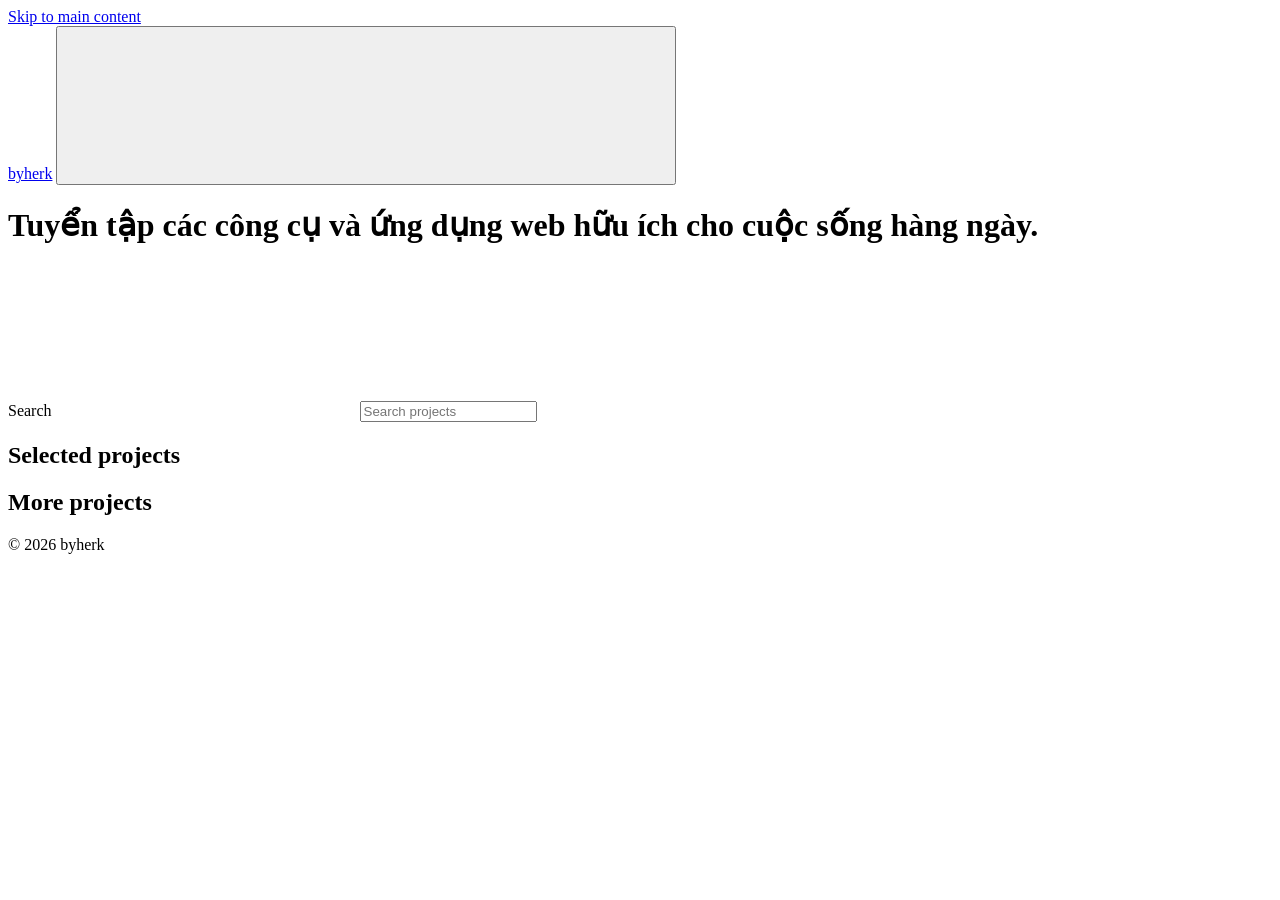
==== index.html @ f810bdec "Add files via upload" ====
<!doctype html>
<html lang="en">
	<head>
		<meta charset="utf-8" />
		<meta name="viewport" content="width=device-width, initial-scale=1" />
		<title>Projects · byherk</title>
		<meta name="description" content="Công cụ nhỏ và ứng dụng web cho việc hằng ngày." />

		<!-- Áp chế độ Sáng/Tối trước khi vẽ trang để không nháy. Dùng chung khóa với Starlight trên byherk.com. -->
		<script>
			(function () {
				var saved = null;
				try {
					saved = localStorage.getItem('starlight-theme');
				} catch (e) {}
				var theme =
					saved === 'light' || saved === 'dark'
						? saved
						: matchMedia('(prefers-color-scheme: light)').matches
							? 'light'
							: 'dark';
				document.documentElement.dataset.theme = theme;
			})();
		</script>

		<link rel="preconnect" href="https://fonts.googleapis.com" />
		<link rel="preconnect" href="https://fonts.gstatic.com" crossorigin />
		<link
			rel="stylesheet"
			href="https://fonts.googleapis.com/css2?family=Be+Vietnam+Pro:wght@400;600;700&family=Noto+Serif:wght@600&display=swap"
		/>
		<link rel="stylesheet" href="assets/css/tokens.css" />
		<link rel="stylesheet" href="assets/css/style.css" />
		<script src="assets/js/app.js" defer></script>
	</head>
	<body>
		<a class="skip-link" href="#main">Skip to main content</a>

		<header class="site-header">
			<div class="wrap">
				<a class="logo" href="https://byherk.com/">byherk</a>
				<button class="icon-button theme-toggle" type="button" aria-label="Switch to dark theme" title="Dark theme">
					<svg class="icon when-light" aria-hidden="true"><use href="assets/icons.svg#moon" /></svg>
					<svg class="icon when-dark" aria-hidden="true"><use href="assets/icons.svg#sun" /></svg>
				</button>
			</div>
		</header>

		<main id="main" class="wrap">
			<h1 class="intro" lang="vi">Tuyển tập các công cụ và ứng dụng web hữu ích cho cuộc sống hàng ngày.</h1>

			<div class="controls">
				<div class="search" role="search">
					<label class="sr-only" for="search">Search</label>
					<svg class="icon" aria-hidden="true"><use href="assets/icons.svg#magnifying-glass" /></svg>
					<input id="search" type="search" placeholder="Search projects" autocomplete="off" />
					<button class="icon-button clear" type="button" aria-label="Clear" title="Clear" hidden>
						<svg class="icon" aria-hidden="true"><use href="assets/icons.svg#x" /></svg>
					</button>
				</div>
				<ul class="filters" aria-label="Categories"></ul>
			</div>

			<section class="section" id="selected" aria-labelledby="selected-title">
				<h2 class="section-title" id="selected-title">Selected projects</h2>
				<ul class="grid"></ul>
			</section>

			<section class="section" id="all" aria-labelledby="all-title">
				<h2 class="section-title" id="all-title">More projects</h2>
				<ul class="grid"></ul>
			</section>

			<div class="empty" id="empty" role="status" hidden>
				<p></p>
				<button class="text-button" type="button">Show all</button>
			</div>

			<noscript><p>Turn on JavaScript to see the projects.</p></noscript>
		</main>

		<footer class="site-footer">
			<div class="wrap">© 2026 byherk</div>
		</footer>

		<template id="card-template">
			<li>
				<article class="card" lang="vi">
					<div class="card-top">
						<span class="card-icon"><svg class="icon" aria-hidden="true"><use /></svg></span>
						<span class="card-category"></span>
					</div>
					<h3 class="card-title"></h3>
					<p class="card-description"></p>
					<span class="card-status" lang="en">Coming soon</span>
				</article>
			</li>
		</template>
	</body>
</html>
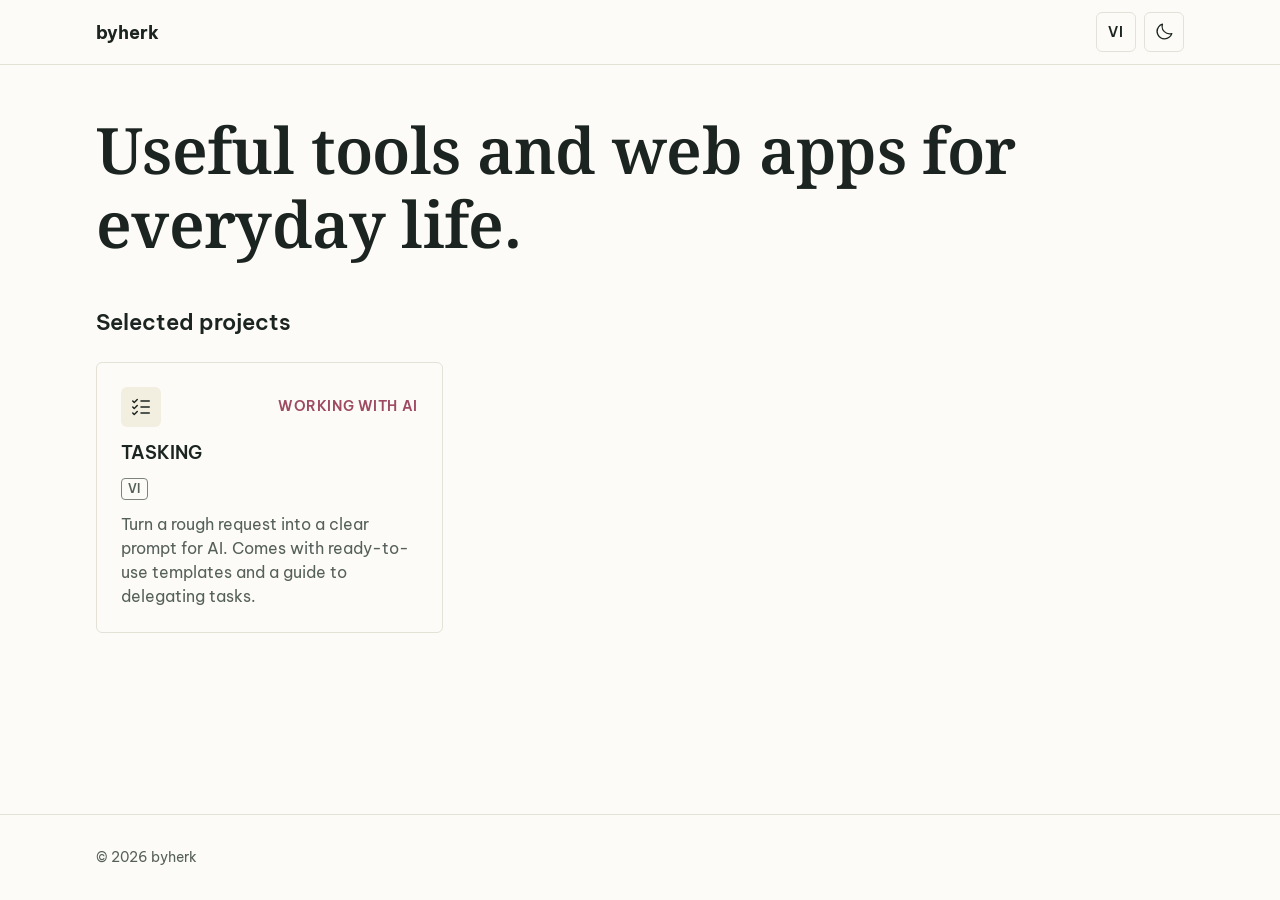
==== commit 41066caf: "feat: VI/EN interface with language toggle" ====
--- a/index.html
+++ b/index.html
@@ -1,9 +1,9 @@
 <!doctype html>
-<html lang="en">
+<html lang="vi">
 	<head>
 		<meta charset="utf-8" />
 		<meta name="viewport" content="width=device-width, initial-scale=1" />
-		<title>Projects · byherk</title>
+		<title>Dự án · byherk</title>
 		<meta name="description" content="Công cụ nhỏ và ứng dụng web cho việc hằng ngày." />
 
 		<!-- Áp chế độ Sáng/Tối trước khi vẽ trang để không nháy. Dùng chung khóa với Starlight trên byherk.com. -->
@@ -23,6 +23,34 @@
 			})();
 		</script>
 
+		<!-- Chọn ngôn ngữ trước khi vẽ trang: ?lang=vi|en, rồi lựa chọn đã lưu, rồi ngôn ngữ trình duyệt. app.js đọc lại từ html lang. -->
+		<script>
+			(function () {
+				var lang = null;
+				try {
+					var fromUrl = new URLSearchParams(location.search).get('lang');
+					if (fromUrl === 'vi' || fromUrl === 'en') lang = fromUrl;
+				} catch (e) {}
+				if (!lang) {
+					try {
+						var saved = localStorage.getItem('byherk-lang');
+						if (saved === 'vi' || saved === 'en') lang = saved;
+					} catch (e) {}
+				}
+				if (!lang) {
+					var prefs = navigator.languages && navigator.languages.length ? navigator.languages : [navigator.language || ''];
+					lang = 'en';
+					for (var i = 0; i < prefs.length; i++) {
+						if (/^vi/i.test(prefs[i])) {
+							lang = 'vi';
+							break;
+						}
+					}
+				}
+				document.documentElement.lang = lang;
+			})();
+		</script>
+
 		<link rel="preconnect" href="https://fonts.googleapis.com" />
 		<link rel="preconnect" href="https://fonts.gstatic.com" crossorigin />
 		<link
@@ -34,49 +62,60 @@
 		<script src="assets/js/app.js" defer></script>
 	</head>
 	<body>
-		<a class="skip-link" href="#main">Skip to main content</a>
+		<a class="skip-link" href="#main" data-i18n="skipLink">Chuyển đến nội dung chính</a>
 
 		<header class="site-header">
 			<div class="wrap">
 				<a class="logo" href="https://byherk.com/">byherk</a>
-				<button class="icon-button theme-toggle" type="button" aria-label="Switch to dark theme" title="Dark theme">
-					<svg class="icon when-light" aria-hidden="true"><use href="assets/icons.svg#moon" /></svg>
-					<svg class="icon when-dark" aria-hidden="true"><use href="assets/icons.svg#sun" /></svg>
-				</button>
+				<div class="header-actions">
+					<button class="icon-button lang-toggle" type="button" lang="en" aria-label="English" title="English">EN</button>
+					<button class="icon-button theme-toggle" type="button" aria-label="Chuyển sang chế độ Tối" title="Chế độ Tối">
+						<svg class="icon when-light" aria-hidden="true"><use href="assets/icons.svg#moon" /></svg>
+						<svg class="icon when-dark" aria-hidden="true"><use href="assets/icons.svg#sun" /></svg>
+					</button>
+				</div>
 			</div>
 		</header>
 
 		<main id="main" class="wrap">
-			<h1 class="intro" lang="vi">Tuyển tập các công cụ và ứng dụng web hữu ích cho cuộc sống hàng ngày.</h1>
+			<h1 class="intro" data-i18n="intro">Tuyển tập các công cụ và ứng dụng web hữu ích cho cuộc sống hàng ngày.</h1>
 
 			<div class="controls">
 				<div class="search" role="search">
-					<label class="sr-only" for="search">Search</label>
+					<label class="sr-only" for="search" data-i18n="searchLabel">Tìm kiếm</label>
 					<svg class="icon" aria-hidden="true"><use href="assets/icons.svg#magnifying-glass" /></svg>
-					<input id="search" type="search" placeholder="Search projects" autocomplete="off" />
-					<button class="icon-button clear" type="button" aria-label="Clear" title="Clear" hidden>
+					<input id="search" type="search" placeholder="Tìm dự án" data-i18n-placeholder="searchPlaceholder" autocomplete="off" />
+					<button
+						class="icon-button clear"
+						type="button"
+						aria-label="Xóa"
+						title="Xóa"
+						data-i18n-aria-label="clear"
+						data-i18n-title="clear"
+						hidden
+					>
 						<svg class="icon" aria-hidden="true"><use href="assets/icons.svg#x" /></svg>
 					</button>
 				</div>
-				<ul class="filters" aria-label="Categories"></ul>
+				<ul class="filters" aria-label="Danh mục" data-i18n-aria-label="categories"></ul>
 			</div>
 
 			<section class="section" id="selected" aria-labelledby="selected-title">
-				<h2 class="section-title" id="selected-title">Selected projects</h2>
+				<h2 class="section-title" id="selected-title" data-i18n="selected">Dự án tiêu biểu</h2>
 				<ul class="grid"></ul>
 			</section>
 
 			<section class="section" id="all" aria-labelledby="all-title">
-				<h2 class="section-title" id="all-title">More projects</h2>
+				<h2 class="section-title" id="all-title">Dự án khác</h2>
 				<ul class="grid"></ul>
 			</section>
 
 			<div class="empty" id="empty" role="status" hidden>
 				<p></p>
-				<button class="text-button" type="button">Show all</button>
+				<button class="text-button" type="button" data-i18n="showAll">Xem tất cả</button>
 			</div>
 
-			<noscript><p>Turn on JavaScript to see the projects.</p></noscript>
+			<noscript><p>Bật JavaScript để xem các dự án.</p></noscript>
 		</main>
 
 		<footer class="site-footer">
@@ -85,14 +124,15 @@
 
 		<template id="card-template">
 			<li>
-				<article class="card" lang="vi">
+				<article class="card">
 					<div class="card-top">
 						<span class="card-icon"><svg class="icon" aria-hidden="true"><use /></svg></span>
 						<span class="card-category"></span>
 					</div>
 					<h3 class="card-title"></h3>
+					<div class="card-langs"></div>
 					<p class="card-description"></p>
-					<span class="card-status" lang="en">Coming soon</span>
+					<span class="card-status" data-i18n="comingSoon">Sắp có</span>
 				</article>
 			</li>
 		</template>
--- a/assets/css/tokens.css
+++ b/assets/css/tokens.css
@@ -0,0 +1,80 @@
+/*
+ * Token Dạ Quỳnh: bảng màu, chữ, khoảng cách và chuyển động dùng chung cho các trang byherk.
+ * Chỉ giữ token trang này dùng.
+ */
+
+/* ---- Màu: chế độ Tối (mặc định khi chưa chọn) ---- */
+:root,
+:root[data-theme='dark'] {
+	--bh-color-text: #f2f1ea;
+	--bh-color-text-muted: #a8afa9;
+	--bh-color-bg: #0d1211;
+	--bh-color-secondary: #22201a;
+	--bh-color-primary: #7fc2ae;
+	--bh-color-primary-hover: #a3d6c6;
+	--bh-color-accent: #dc8ea4;
+	--bh-color-border: #2a302d;
+	--bh-color-border-strong: #6b746e;
+	color-scheme: dark;
+}
+
+/* ---- Màu: chế độ Sáng ---- */
+:root[data-theme='light'] {
+	--bh-color-text: #1b2420;
+	--bh-color-text-muted: #56605a;
+	--bh-color-bg: #fcfbf7;
+	--bh-color-secondary: #f3efe0;
+	--bh-color-primary: #2e6a5c;
+	--bh-color-primary-hover: #235347;
+	--bh-color-accent: #9e4a63;
+	--bh-color-border: #e4e1d6;
+	--bh-color-border-strong: #7d847d;
+	color-scheme: light;
+}
+
+/* ---- Không phụ thuộc chế độ màu ---- */
+:root {
+	--bh-font-sans: 'Be Vietnam Pro', system-ui, -apple-system, 'Segoe UI', Roboto, sans-serif;
+	--bh-font-serif: 'Noto Serif', ui-serif, Georgia, serif;
+
+	--bh-text-display: clamp(2.25rem, 1.6rem + 3.2vw, 4rem);
+	--bh-text-h3: 1.375rem;
+	--bh-text-h4: 1.125rem;
+	--bh-text-small: 1rem;
+	--bh-text-caption: 0.875rem;
+	--bh-text-badge: 0.75rem;
+
+	--bh-leading-display: 1.15;
+	--bh-leading-h3: 1.35;
+	--bh-leading-ui: 1.5;
+	--bh-tracking-tight: -0.01em;
+	--bh-tracking-label: 0.04em;
+
+	/* Thang khoảng cách: 4 · 8 · 12 · 16 · 24 · 32 · 48 · 64 · 96 px */
+	--bh-space-1: 0.25rem;
+	--bh-space-2: 0.5rem;
+	--bh-space-3: 0.75rem;
+	--bh-space-4: 1rem;
+	--bh-space-5: 1.5rem;
+	--bh-space-6: 2rem;
+	--bh-space-7: 3rem;
+	--bh-space-8: 4rem;
+	--bh-space-9: 6rem;
+
+	--bh-measure: 68ch;
+	--bh-radius: 6px;
+	--bh-radius-badge: 4px;
+	--bh-badge-pad: 1px 6px;
+	--bh-target-touch: 44px;
+	--bh-target-desktop: 40px;
+	--bh-underline-offset: 3px;
+	--bh-border-width: 1px;
+	--bh-rule-width: 2px;
+	--bh-focus-offset: 2px;
+
+	--bh-dur-fast: 150ms;
+	--bh-dur-base: 300ms;
+	--bh-dur-enter: 500ms;
+	--bh-dur-stagger: 60ms;
+	--bh-ease-out: cubic-bezier(0.22, 1, 0.36, 1);
+}
--- a/assets/css/style.css
+++ b/assets/css/style.css
@@ -0,0 +1,469 @@
+/* Kiểu trang Projects. Mọi giá trị lấy từ tokens.css; riêng --page-max là độ rộng khung trang. */
+
+:root {
+	--page-max: 72rem;
+}
+
+*,
+*::before,
+*::after {
+	box-sizing: border-box;
+}
+
+body {
+	margin: 0;
+	min-height: 100vh;
+	display: flex;
+	flex-direction: column;
+	background: var(--bh-color-bg);
+	color: var(--bh-color-text);
+	font-family: var(--bh-font-sans);
+	font-size: var(--bh-text-small);
+	line-height: var(--bh-leading-ui);
+	transition:
+		background-color var(--bh-dur-base) var(--bh-ease-out),
+		color var(--bh-dur-base) var(--bh-ease-out);
+}
+
+h1,
+h2,
+h3,
+p {
+	margin: 0;
+}
+
+a {
+	color: var(--bh-color-primary);
+}
+
+:focus-visible {
+	outline: var(--bh-rule-width) solid var(--bh-color-primary);
+	outline-offset: var(--bh-focus-offset);
+}
+
+.icon {
+	width: 1.25rem;
+	height: 1.25rem;
+	flex: none;
+}
+
+.sr-only {
+	position: absolute;
+	width: 1px;
+	height: 1px;
+	padding: 0;
+	margin: -1px;
+	overflow: hidden;
+	clip: rect(0, 0, 0, 0);
+	white-space: nowrap;
+	border: 0;
+}
+
+.skip-link {
+	position: absolute;
+	left: var(--bh-space-4);
+	top: var(--bh-space-2);
+	z-index: 10;
+	padding: var(--bh-space-2) var(--bh-space-4);
+	background: var(--bh-color-bg);
+	border: var(--bh-border-width) solid var(--bh-color-border-strong);
+	border-radius: var(--bh-radius);
+	transform: translateY(-200%);
+}
+
+.skip-link:focus {
+	transform: none;
+}
+
+.wrap {
+	width: 100%;
+	max-width: var(--page-max);
+	margin-inline: auto;
+	padding-inline: var(--bh-space-4);
+}
+
+/* ---- Thanh trên ---- */
+.site-header {
+	border-bottom: var(--bh-border-width) solid var(--bh-color-border);
+}
+
+.site-header .wrap {
+	display: flex;
+	align-items: center;
+	justify-content: space-between;
+	min-height: var(--bh-space-8);
+}
+
+.logo {
+	font-weight: 700;
+	font-size: var(--bh-text-h4);
+	color: var(--bh-color-text);
+	text-decoration: none;
+}
+
+.header-actions {
+	display: flex;
+	align-items: center;
+	gap: var(--bh-space-2);
+}
+
+.icon-button {
+	display: inline-grid;
+	place-items: center;
+	width: var(--bh-target-touch);
+	height: var(--bh-target-touch);
+	padding: 0;
+	border: var(--bh-border-width) solid var(--bh-color-border);
+	border-radius: var(--bh-radius);
+	background: none;
+	color: var(--bh-color-text);
+	cursor: pointer;
+	transition: border-color var(--bh-dur-fast) var(--bh-ease-out);
+}
+
+.icon-button:hover {
+	border-color: var(--bh-color-primary);
+}
+
+/* Nút ngôn ngữ: chữ mã ngôn ngữ đích (EN/VI), không icon */
+.lang-toggle {
+	font-family: inherit;
+	font-size: var(--bh-text-caption);
+	font-weight: 600;
+	letter-spacing: var(--bh-tracking-label);
+}
+
+/* Nút Sáng/Tối: hiện mặt trăng ở chế độ Sáng, mặt trời ở chế độ Tối */
+:root[data-theme='light'] .theme-toggle .when-dark,
+:root:not([data-theme='light']) .theme-toggle .when-light {
+	display: none;
+}
+
+/* ---- Nội dung ---- */
+main {
+	flex: 1;
+	padding-block: var(--bh-space-7) var(--bh-space-9);
+}
+
+.intro {
+	max-width: var(--bh-measure);
+	margin-bottom: var(--bh-space-7);
+	font-family: var(--bh-font-serif);
+	font-size: var(--bh-text-display);
+	font-weight: 600;
+	line-height: var(--bh-leading-display);
+	letter-spacing: var(--bh-tracking-tight);
+}
+
+/* ---- Tìm kiếm và lọc ---- */
+.controls {
+	display: flex;
+	flex-direction: column;
+	gap: var(--bh-space-4);
+	margin-bottom: var(--bh-space-7);
+}
+
+.search {
+	position: relative;
+	max-width: var(--bh-measure);
+}
+
+.search .icon {
+	position: absolute;
+	left: var(--bh-space-3);
+	top: 50%;
+	transform: translateY(-50%);
+	color: var(--bh-color-text-muted);
+	pointer-events: none;
+}
+
+.search input {
+	width: 100%;
+	height: var(--bh-target-touch);
+	padding: 0 var(--bh-space-7) 0 calc(var(--bh-space-3) + 1.25rem + var(--bh-space-2));
+	border: var(--bh-border-width) solid var(--bh-color-border-strong);
+	border-radius: var(--bh-radius);
+	background: var(--bh-color-bg);
+	color: var(--bh-color-text);
+	font: inherit;
+}
+
+.search input::placeholder {
+	color: var(--bh-color-text-muted);
+}
+
+.search input::-webkit-search-cancel-button {
+	display: none;
+}
+
+.search input:focus-visible {
+	outline: none;
+	border-color: var(--bh-color-primary);
+	box-shadow: 0 0 0 1px var(--bh-color-primary);
+}
+
+.search .clear {
+	position: absolute;
+	right: 0;
+	top: 0;
+	border-color: transparent;
+	color: var(--bh-color-text-muted);
+}
+
+.search .clear .icon {
+	position: static;
+	transform: none;
+}
+
+.filters {
+	display: flex;
+	flex-wrap: wrap;
+	gap: var(--bh-space-2);
+	margin: 0;
+	padding: 0;
+	list-style: none;
+}
+
+.filters button {
+	min-height: var(--bh-target-touch);
+	padding: 0 var(--bh-space-4);
+	border: var(--bh-border-width) solid var(--bh-color-border);
+	border-radius: var(--bh-radius);
+	background: none;
+	color: var(--bh-color-text-muted);
+	font: inherit;
+	cursor: pointer;
+	transition:
+		border-color var(--bh-dur-fast) var(--bh-ease-out),
+		color var(--bh-dur-fast) var(--bh-ease-out);
+}
+
+.filters button:hover {
+	border-color: var(--bh-color-primary);
+	color: var(--bh-color-text);
+}
+
+.filters button[aria-pressed='true'] {
+	border-color: var(--bh-color-primary);
+	color: var(--bh-color-primary);
+	font-weight: 600;
+}
+
+/* ---- Danh sách dự án ---- */
+.section + .section {
+	margin-top: var(--bh-space-8);
+}
+
+.section-title {
+	margin-bottom: var(--bh-space-5);
+	font-size: var(--bh-text-h3);
+	font-weight: 600;
+	line-height: var(--bh-leading-h3);
+}
+
+.grid {
+	display: grid;
+	grid-template-columns: 1fr;
+	gap: var(--bh-space-5);
+	margin: 0;
+	padding: 0;
+	list-style: none;
+}
+
+.card {
+	position: relative;
+	display: flex;
+	flex-direction: column;
+	gap: var(--bh-space-3);
+	height: 100%;
+	padding: var(--bh-space-5);
+	border: var(--bh-border-width) solid var(--bh-color-border);
+	border-radius: var(--bh-radius);
+	background: var(--bh-color-bg);
+	transition: border-color var(--bh-dur-fast) var(--bh-ease-out);
+}
+
+.card-top {
+	display: flex;
+	align-items: center;
+	justify-content: space-between;
+	gap: var(--bh-space-3);
+}
+
+.card-icon {
+	display: grid;
+	place-items: center;
+	width: var(--bh-target-desktop);
+	height: var(--bh-target-desktop);
+	border-radius: var(--bh-radius);
+	background: var(--bh-color-secondary);
+	color: var(--bh-color-text);
+}
+
+.card-icon .icon {
+	width: 1.5rem;
+	height: 1.5rem;
+}
+
+.card-category {
+	font-size: var(--bh-text-caption);
+	font-weight: 600;
+	letter-spacing: var(--bh-tracking-label);
+	text-transform: uppercase;
+	color: var(--bh-color-accent);
+}
+
+.card-title {
+	font-size: var(--bh-text-h4);
+	font-weight: 600;
+	line-height: var(--bh-leading-ui);
+}
+
+.card-title a {
+	color: var(--bh-color-text);
+	text-decoration: none;
+}
+
+/* Cả thẻ bấm được: vùng bấm của link phủ toàn thẻ */
+.card-title a::after {
+	content: '';
+	position: absolute;
+	inset: 0;
+	border-radius: var(--bh-radius);
+}
+
+/* Nhãn ngôn ngữ của dự án, nằm dưới tiêu đề thẻ. Không nổi lên trên vùng bấm phủ thẻ, để cả thẻ vẫn bấm được (Sổ tay 5.3). */
+.card-langs {
+	display: flex;
+	flex-wrap: wrap;
+	gap: var(--bh-space-2);
+}
+
+.card-lang {
+	padding: var(--bh-badge-pad);
+	border: var(--bh-border-width) solid var(--bh-color-border-strong);
+	border-radius: var(--bh-radius-badge);
+	font-size: var(--bh-text-badge);
+	font-weight: 600;
+	letter-spacing: var(--bh-tracking-label);
+	color: var(--bh-color-text-muted);
+	text-decoration: none;
+}
+
+.card-description {
+	color: var(--bh-color-text-muted);
+}
+
+.card-status {
+	align-self: flex-start;
+	margin-top: auto;
+	padding: 0 var(--bh-space-2);
+	border: var(--bh-border-width) dashed var(--bh-color-border-strong);
+	border-radius: var(--bh-radius-badge);
+	font-size: var(--bh-text-caption);
+	color: var(--bh-color-text-muted);
+}
+
+.card.is-link:hover,
+.card.is-link:focus-within {
+	border-color: var(--bh-color-primary);
+}
+
+.card.is-link:hover .card-title a,
+.card.is-link:focus-within .card-title a {
+	text-decoration: underline;
+	text-underline-offset: var(--bh-underline-offset);
+}
+
+.card.is-link .card-title a:focus-visible {
+	outline: none;
+}
+
+.card.is-link:has(a:focus-visible) {
+	outline: var(--bh-rule-width) solid var(--bh-color-primary);
+	outline-offset: var(--bh-focus-offset);
+}
+
+/* Hiện lần lượt ở lần tải đầu: tối đa 6 thẻ, thẻ thứ 7 trở đi hiện cùng lúc */
+.grid.is-entering .card {
+	animation: card-enter var(--bh-dur-enter) var(--bh-ease-out) both;
+	animation-delay: calc(min(var(--i, 0), 5) * var(--bh-dur-stagger));
+}
+
+@keyframes card-enter {
+	from {
+		opacity: 0;
+		transform: translateY(var(--bh-space-2));
+	}
+}
+
+/* ---- Không có kết quả ---- */
+.empty {
+	max-width: var(--bh-measure);
+	padding: var(--bh-space-6) 0;
+	color: var(--bh-color-text-muted);
+}
+
+.text-button {
+	margin-top: var(--bh-space-3);
+	padding: 0;
+	border: 0;
+	background: none;
+	color: var(--bh-color-primary);
+	font: inherit;
+	text-decoration: underline;
+	text-underline-offset: var(--bh-underline-offset);
+	cursor: pointer;
+}
+
+.text-button:hover {
+	color: var(--bh-color-primary-hover);
+}
+
+/* ---- Chân trang ---- */
+.site-footer {
+	border-top: var(--bh-border-width) solid var(--bh-color-border);
+	padding-block: var(--bh-space-6);
+	font-size: var(--bh-text-caption);
+	color: var(--bh-color-text-muted);
+}
+
+[hidden] {
+	display: none !important;
+}
+
+@media (min-width: 50rem) {
+	.wrap {
+		padding-inline: var(--bh-space-6);
+	}
+
+	.icon-button {
+		width: var(--bh-target-desktop);
+		height: var(--bh-target-desktop);
+	}
+
+	.search input,
+	.filters button {
+		height: var(--bh-target-desktop);
+		min-height: var(--bh-target-desktop);
+	}
+
+	.grid {
+		grid-template-columns: repeat(2, 1fr);
+	}
+}
+
+@media (min-width: 72rem) {
+	.grid {
+		grid-template-columns: repeat(3, 1fr);
+	}
+}
+
+@media (prefers-reduced-motion: reduce) {
+	*,
+	*::before,
+	*::after {
+		animation: none !important;
+		transition: none !important;
+	}
+}
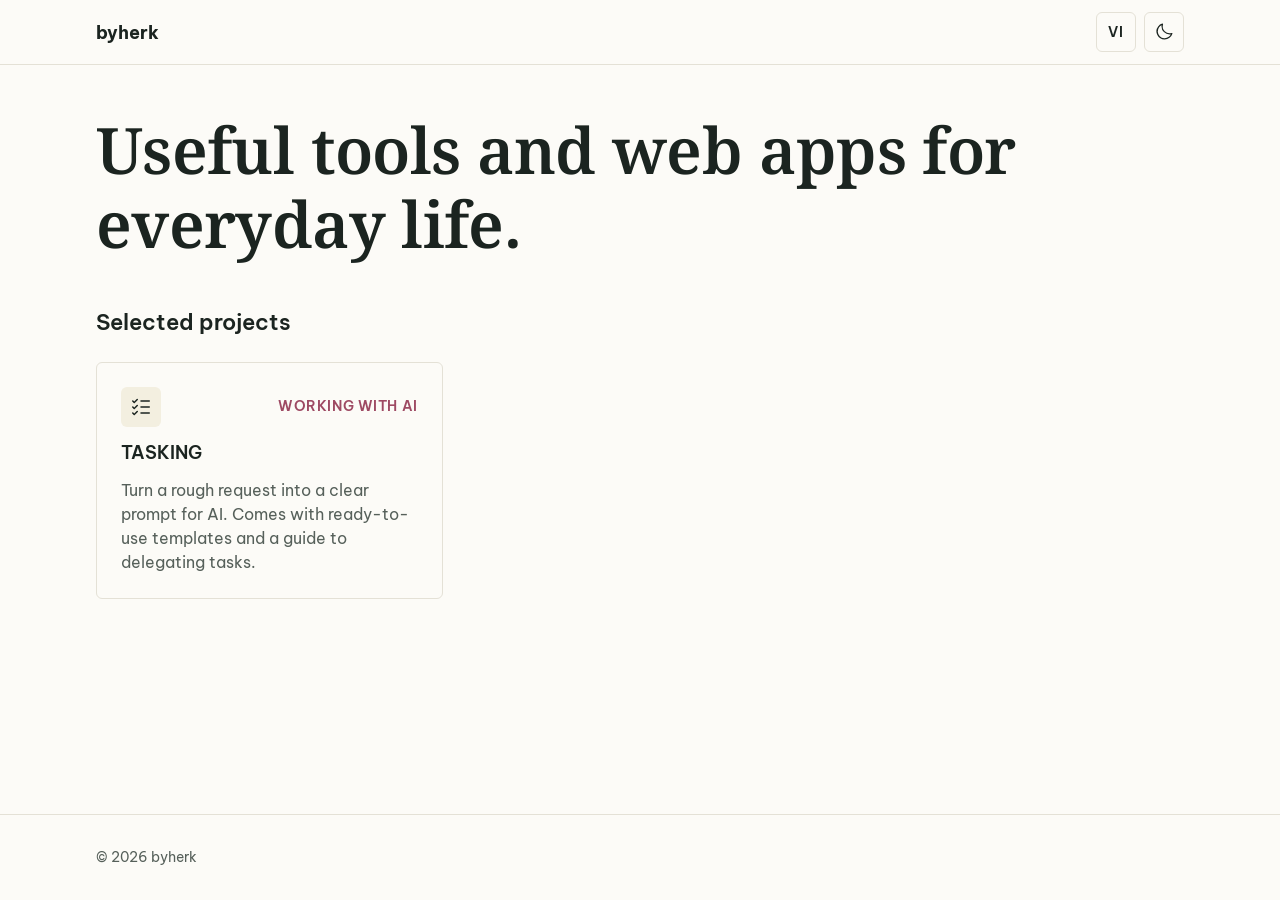
==== commit 0daf52cb: "feat: VI/EN TASKING, per-language catalog, Instructions v1.4.1" ====
--- a/index.html
+++ b/index.html
@@ -130,7 +130,6 @@
 						<span class="card-category"></span>
 					</div>
 					<h3 class="card-title"></h3>
-					<div class="card-langs"></div>
 					<p class="card-description"></p>
 					<span class="card-status" data-i18n="comingSoon">Sắp có</span>
 				</article>
--- a/assets/css/tokens.css
+++ b/assets/css/tokens.css
@@ -42,7 +42,6 @@
 	--bh-text-h4: 1.125rem;
 	--bh-text-small: 1rem;
 	--bh-text-caption: 0.875rem;
-	--bh-text-badge: 0.75rem;
 
 	--bh-leading-display: 1.15;
 	--bh-leading-h3: 1.35;
@@ -64,7 +63,6 @@
 	--bh-measure: 68ch;
 	--bh-radius: 6px;
 	--bh-radius-badge: 4px;
-	--bh-badge-pad: 1px 6px;
 	--bh-target-touch: 44px;
 	--bh-target-desktop: 40px;
 	--bh-underline-offset: 3px;
--- a/assets/css/style.css
+++ b/assets/css/style.css
@@ -332,24 +332,6 @@
 	border-radius: var(--bh-radius);
 }
 
-/* Nhãn ngôn ngữ của dự án, nằm dưới tiêu đề thẻ. Không nổi lên trên vùng bấm phủ thẻ, để cả thẻ vẫn bấm được (Sổ tay 5.3). */
-.card-langs {
-	display: flex;
-	flex-wrap: wrap;
-	gap: var(--bh-space-2);
-}
-
-.card-lang {
-	padding: var(--bh-badge-pad);
-	border: var(--bh-border-width) solid var(--bh-color-border-strong);
-	border-radius: var(--bh-radius-badge);
-	font-size: var(--bh-text-badge);
-	font-weight: 600;
-	letter-spacing: var(--bh-tracking-label);
-	color: var(--bh-color-text-muted);
-	text-decoration: none;
-}
-
 .card-description {
 	color: var(--bh-color-text-muted);
 }
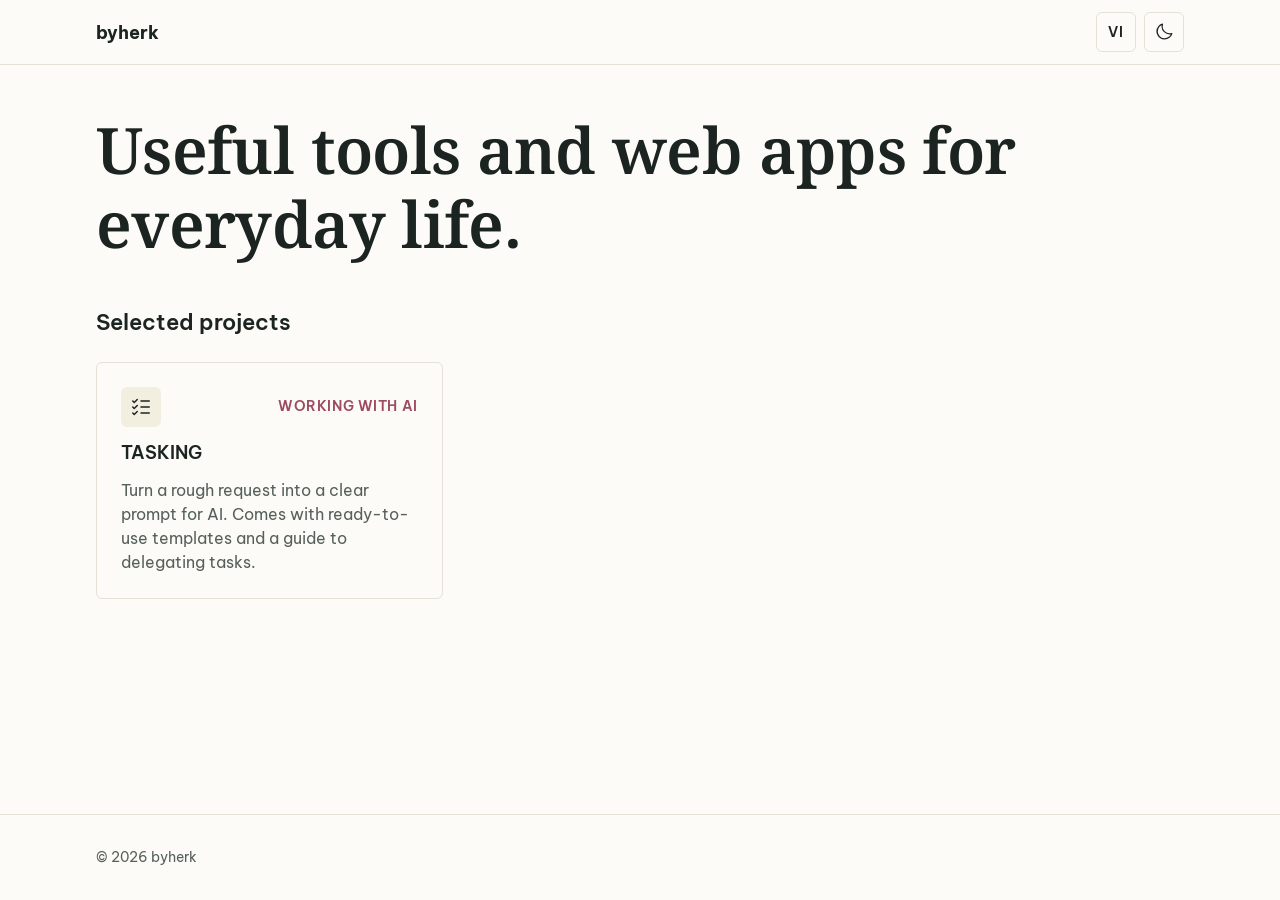
==== commit e8edf74a: "feat: add three English learning pages (verbs, prepositions, Latin & Greek roots)" ====
--- a/index.html
+++ b/index.html
@@ -4,7 +4,7 @@
 		<meta charset="utf-8" />
 		<meta name="viewport" content="width=device-width, initial-scale=1" />
 		<title>Dự án · byherk</title>
-		<meta name="description" content="Công cụ nhỏ và ứng dụng web cho việc hằng ngày." />
+		<meta name="description" content="Công cụ nhỏ và ứng dụng web cho việc hằng ngày, gồm cả các trang học tiếng Anh." />
 
 		<!-- Áp chế độ Sáng/Tối trước khi vẽ trang để không nháy. Dùng chung khóa với Starlight trên byherk.com. -->
 		<script>
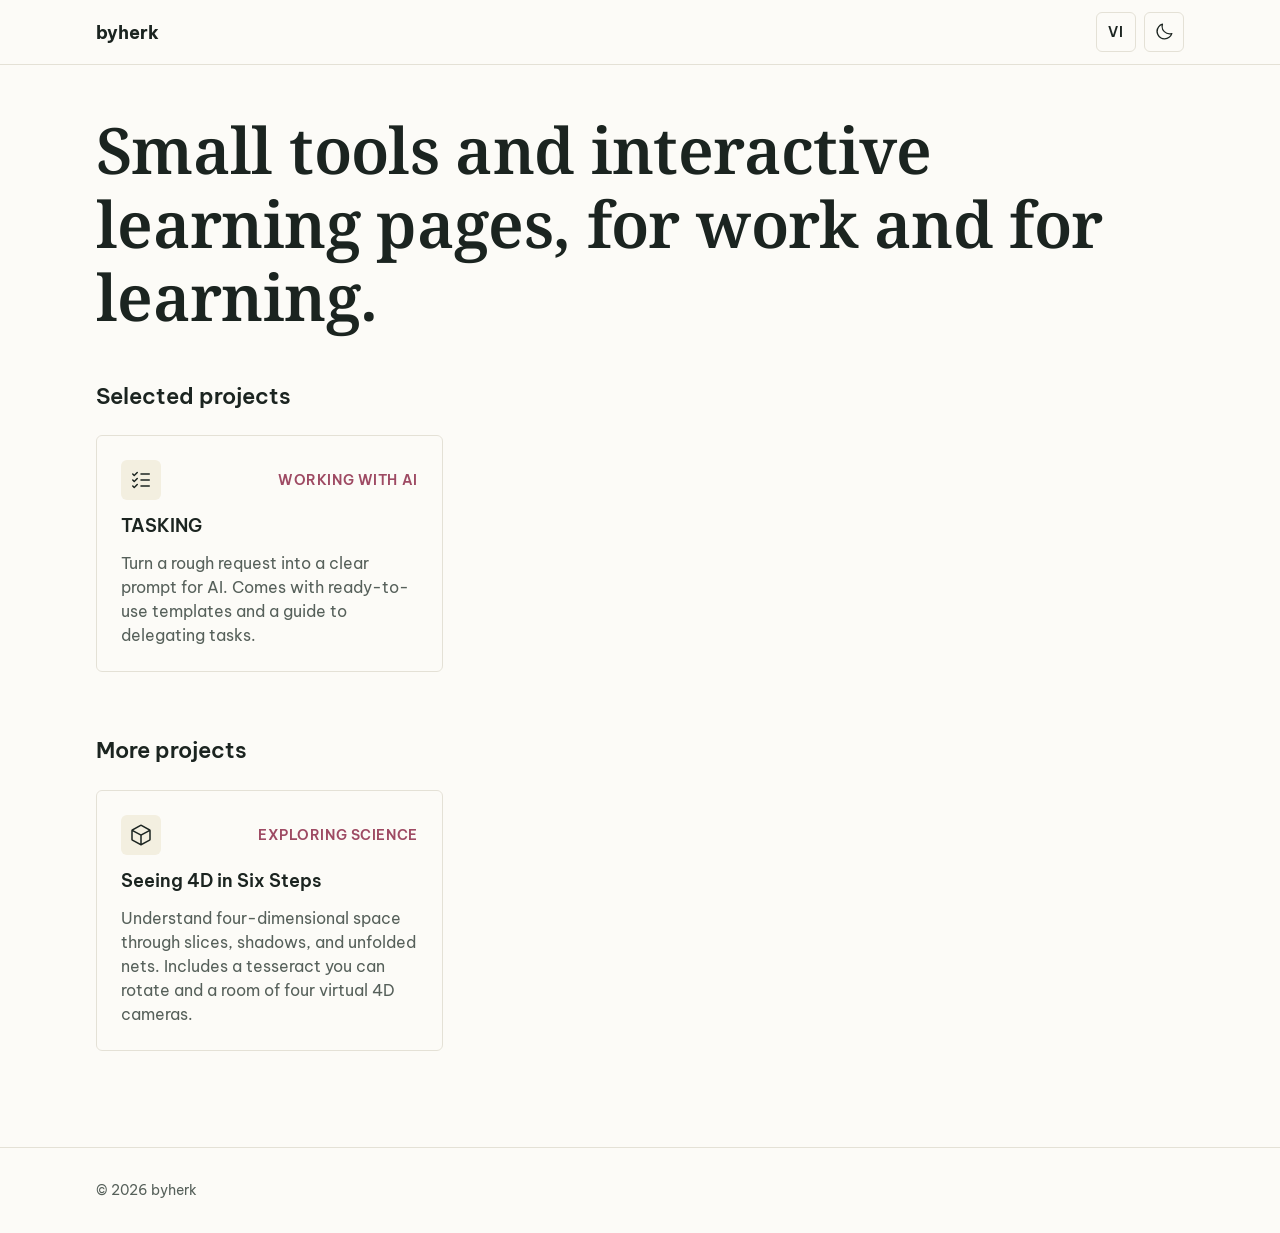
==== commit 1d192844: "copy: update catalog intro and description for learning pages" ====
--- a/index.html
+++ b/index.html
@@ -4,7 +4,7 @@
 		<meta charset="utf-8" />
 		<meta name="viewport" content="width=device-width, initial-scale=1" />
 		<title>Dự án · byherk</title>
-		<meta name="description" content="Công cụ nhỏ và ứng dụng web cho việc hằng ngày, gồm cả các trang học tiếng Anh." />
+		<meta name="description" content="Công cụ nhỏ và trang học tương tác: làm việc với AI, học tiếng Anh, khám phá khoa học." />
 
 		<!-- Áp chế độ Sáng/Tối trước khi vẽ trang để không nháy. Dùng chung khóa với Starlight trên byherk.com. -->
 		<script>
@@ -78,7 +78,7 @@
 		</header>
 
 		<main id="main" class="wrap">
-			<h1 class="intro" data-i18n="intro">Tuyển tập các công cụ và ứng dụng web hữu ích cho cuộc sống hàng ngày.</h1>
+			<h1 class="intro" data-i18n="intro">Những công cụ nhỏ và trang học tương tác, cho công việc lẫn việc học.</h1>
 
 			<div class="controls">
 				<div class="search" role="search">
